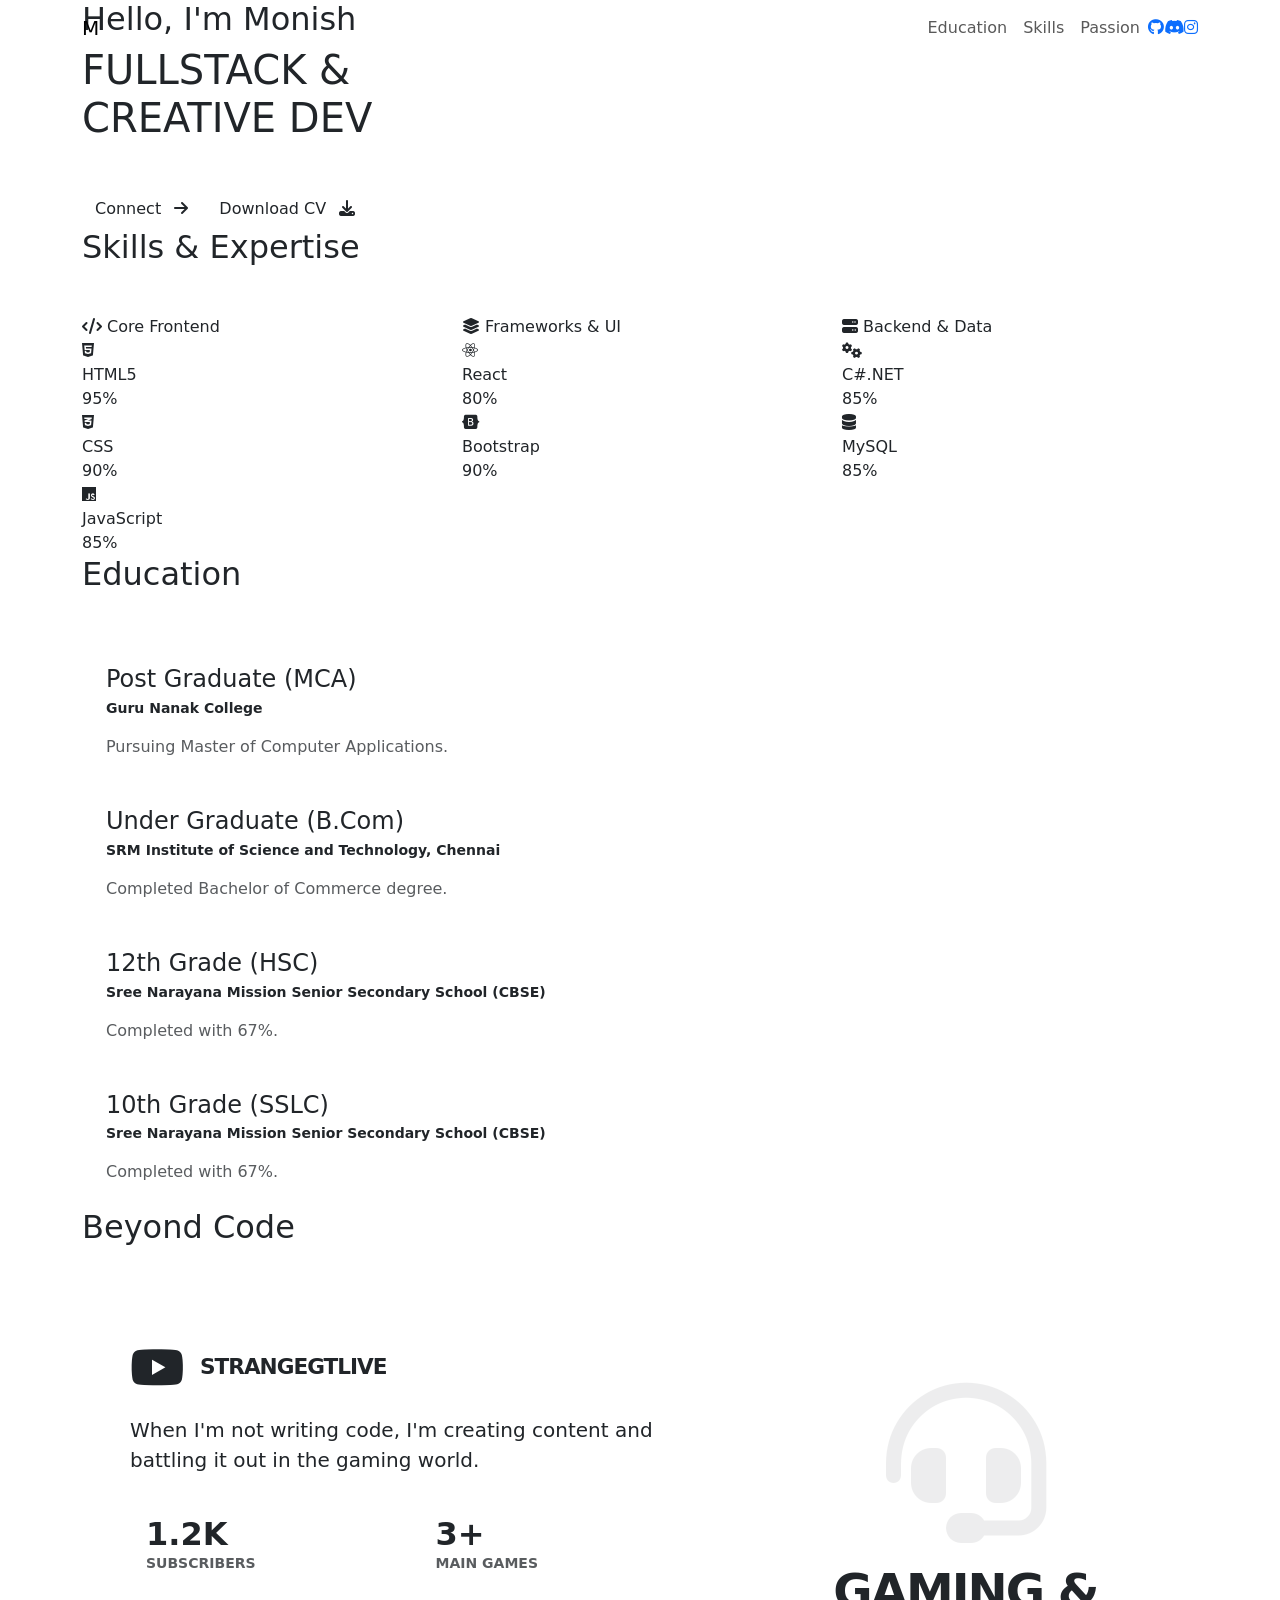
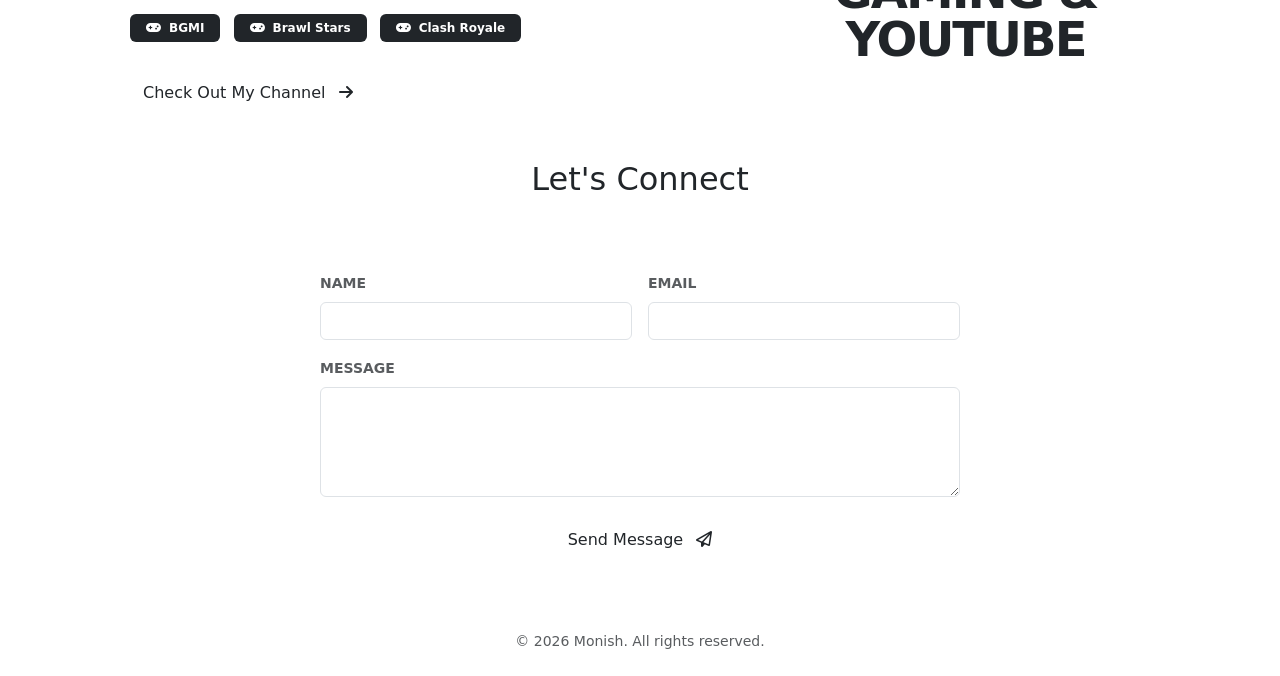
==== index.html @ ab53f0ec "Update index.html" ====
<!DOCTYPE html>
<html lang="en">
<head>
    <meta charset="UTF-8">
    <meta name="viewport" content="width=device-width, initial-scale=1.0">
    <title>Monish - Creative Developer</title>
    <!-- Google Fonts -->
    <link rel="preconnect" href="https://fonts.googleapis.com">
    <link rel="preconnect" href="https://fonts.gstatic.com" crossorigin>
    <link href="https://fonts.googleapis.com/css2?family=Inter:wght@400;500;600&family=Montserrat:wght@900&family=Playfair+Display:ital@1&display=swap" rel="stylesheet">
    <!-- Bootstrap 5 CSS -->
    <link href="https://cdn.jsdelivr.net/npm/bootstrap@5.3.3/dist/css/bootstrap.min.css" rel="stylesheet">
    <!-- FontAwesome -->
    <link rel="stylesheet" href="https://cdnjs.cloudflare.com/ajax/libs/font-awesome/6.4.0/css/all.min.css">
    <!-- Custom CSS -->
    <link rel="stylesheet" href="style.css">
</head>
<body>
    <!-- Navbar -->
    <nav class="navbar navbar-expand-lg fixed-top" id="navbar">
        <div class="container">
            <a class="navbar-brand d-flex align-items-center" href="#home">
                <div class="nav-logo-circle">M</div>
            </a>
            <button class="navbar-toggler" type="button" data-bs-toggle="collapse" data-bs-target="#navbarNav">
                <i class="fa-solid fa-bars"></i>
            </button>
            <div class="collapse navbar-collapse justify-content-end" id="navbarNav">
                <ul class="navbar-nav align-items-lg-center">

                    <li class="nav-item"><a class="nav-link" href="#experience">Education</a></li>
                    <li class="nav-item"><a class="nav-link" href="#skills">Skills</a></li>
                    <li class="nav-item"><a class="nav-link" href="#passion">Passion</a></li>
                    
                    <div class="nav-divider d-none d-lg-block"></div>
                    
                    <a href="https://github.com/MonishOg44" class="nav-social-icon"><i class="fa-brands fa-github"></i></a>
                    <a href="https://discord.gg/QXSQnxgDMW" target="_blank" class="nav-social-icon"><i class="fa-brands fa-discord"></i></a>
                    <a href="https://www.instagram.com/strangegtlive/" class="nav-social-icon"><i class="fa-brands fa-instagram"></i></a>
                </ul>
            </div>
        </div>
    </nav>

    <!-- Hero Section -->
    <header id="home" class="hero-section">
        <div class="container z-index-1">
            <div class="row">
                <div class="col-12 reveal active">
                    <h2 class="hero-greeting">Hello, I'm Monish</h2>
                    <h1 class="hero-title">
                        FULLSTACK &<br>
                        CREATIVE <span class="text-accent">DEV</span>
                    </h1>
                    <div class="hero-buttons mt-5">
                        <a href="#contact" class="btn btn-pill btn-black">
                            Connect <i class="fa-solid fa-arrow-right ms-2"></i>
                        </a>
                        <a href="#" class="btn btn-pill btn-outline">
                            Download CV <i class="fa-solid fa-download ms-2"></i>
                        </a>
                    </div>
                </div>
            </div>
        </div>
    </header>

    <!-- Skills Section -->
    <section id="skills" class="section-padding bg-light-alt">
        <div class="container reveal">
            <div class="section-title">
                <h2>Skills & Expertise</h2>
                <div class="underline"></div>
            </div>
            <div class="row g-4 mt-4">
                <!-- Column 1: Core Frontend -->
                <div class="col-lg-4 col-md-6">
                    <div class="skills-category-card">
                        <div class="skills-category-title">
                            <i class="fa-solid fa-code text-accent"></i> Core Frontend
                        </div>
                        
                        <!-- HTML5 -->
                        <div class="premium-skill-item skill-html">
                            <div class="skill-info">
                                <div class="skill-name-wrapper">
                                    <div class="skill-icon-box">
                                        <i class="fa-brands fa-html5"></i>
                                    </div>
                                    <span class="skill-label">HTML5</span>
                                </div>
                                <span class="skill-percentage-badge">95%</span>
                            </div>
                            <div class="skill-progress-container">
                                <div class="skill-progress-bar" style="--width-target: 95%;"></div>
                            </div>
                        </div>

                        <!-- CSS -->
                        <div class="premium-skill-item skill-css">
                            <div class="skill-info">
                                <div class="skill-name-wrapper">
                                    <div class="skill-icon-box">
                                        <i class="fa-brands fa-css3-alt"></i>
                                    </div>
                                    <span class="skill-label">CSS</span>
                                </div>
                                <span class="skill-percentage-badge">90%</span>
                            </div>
                            <div class="skill-progress-container">
                                <div class="skill-progress-bar" style="--width-target: 90%;"></div>
                            </div>
                        </div>

                        <!-- JavaScript -->
                        <div class="premium-skill-item skill-js">
                            <div class="skill-info">
                                <div class="skill-name-wrapper">
                                    <div class="skill-icon-box">
                                        <i class="fa-brands fa-js"></i>
                                    </div>
                                    <span class="skill-label">JavaScript</span>
                                </div>
                                <span class="skill-percentage-badge">85%</span>
                            </div>
                            <div class="skill-progress-container">
                                <div class="skill-progress-bar" style="--width-target: 85%;"></div>
                            </div>
                        </div>
                    </div>
                </div>

                <!-- Column 2: Frameworks & UI -->
                <div class="col-lg-4 col-md-6">
                    <div class="skills-category-card">
                        <div class="skills-category-title">
                            <i class="fa-solid fa-layer-group text-accent"></i> Frameworks & UI
                        </div>

                        <!-- React -->
                        <div class="premium-skill-item skill-react">
                            <div class="skill-info">
                                <div class="skill-name-wrapper">
                                    <div class="skill-icon-box">
                                        <i class="fa-brands fa-react"></i>
                                    </div>
                                    <span class="skill-label">React</span>
                                </div>
                                <span class="skill-percentage-badge">80%</span>
                            </div>
                            <div class="skill-progress-container">
                                <div class="skill-progress-bar" style="--width-target: 80%;"></div>
                            </div>
                        </div>

                        <!-- Bootstrap -->
                        <div class="premium-skill-item skill-bootstrap">
                            <div class="skill-info">
                                <div class="skill-name-wrapper">
                                    <div class="skill-icon-box">
                                        <i class="fa-brands fa-bootstrap"></i>
                                    </div>
                                    <span class="skill-label">Bootstrap</span>
                                </div>
                                <span class="skill-percentage-badge">90%</span>
                            </div>
                            <div class="skill-progress-container">
                                <div class="skill-progress-bar" style="--width-target: 90%;"></div>
                            </div>
                        </div>
                    </div>
                </div>

                <!-- Column 3: Backend & Databases -->
                <div class="col-lg-4 col-md-12">
                    <div class="skills-category-card">
                        <div class="skills-category-title">
                            <i class="fa-solid fa-server text-accent"></i> Backend & Data
                        </div>

                        <!-- C#.NET -->
                        <div class="premium-skill-item skill-csharp">
                            <div class="skill-info">
                                <div class="skill-name-wrapper">
                                    <div class="skill-icon-box">
                                        <i class="fa-solid fa-gears"></i>
                                    </div>
                                    <span class="skill-label">C#.NET</span>
                                </div>
                                <span class="skill-percentage-badge">85%</span>
                            </div>
                            <div class="skill-progress-container">
                                <div class="skill-progress-bar" style="--width-target: 85%;"></div>
                            </div>
                        </div>

                        <!-- MySQL -->
                        <div class="premium-skill-item skill-mysql">
                            <div class="skill-info">
                                <div class="skill-name-wrapper">
                                    <div class="skill-icon-box">
                                        <i class="fa-solid fa-database"></i>
                                    </div>
                                    <span class="skill-label">MySQL</span>
                                </div>
                                <span class="skill-percentage-badge">85%</span>
                            </div>
                            <div class="skill-progress-container">
                                <div class="skill-progress-bar" style="--width-target: 85%;"></div>
                            </div>
                        </div>
                    </div>
                </div>
            </div>
        </div>
    </section>



    <!-- Experience Timeline Section -->
    <section id="experience" class="section-padding bg-light-alt">
        <div class="container reveal">
            <div class="section-title">
                <h2>Education</h2>
                <div class="underline"></div>
            </div>
            <div class="timeline mt-5">
                <div class="timeline-item">
                    <div class="timeline-dot"></div>
                    <div class="modern-card p-4">
                        <h4 class="mb-1">Post Graduate (MCA)</h4>
                        <p class="text-accent small fw-bold mb-3">Guru Nanak College</p>
                        <p class="text-muted mb-0">Pursuing Master of Computer Applications.</p>
                    </div>
                </div>
                <div class="timeline-item">
                    <div class="timeline-dot"></div>
                    <div class="modern-card p-4">
                        <h4 class="mb-1">Under Graduate (B.Com)</h4>
                        <p class="text-accent small fw-bold mb-3">SRM Institute of Science and Technology, Chennai</p>
                        <p class="text-muted mb-0">Completed Bachelor of Commerce degree.</p>
                    </div>
                </div>
                <div class="timeline-item">
                    <div class="timeline-dot"></div>
                    <div class="modern-card p-4">
                        <h4 class="mb-1">12th Grade (HSC)</h4>
                        <p class="text-accent small fw-bold mb-3">Sree Narayana Mission Senior Secondary School (CBSE)</p>
                        <p class="text-muted mb-0">Completed with 67%.</p>
                    </div>
                </div>
                <div class="timeline-item">
                    <div class="timeline-dot"></div>
                    <div class="modern-card p-4">
                        <h4 class="mb-1">10th Grade (SSLC)</h4>
                        <p class="text-accent small fw-bold mb-3">Sree Narayana Mission Senior Secondary School (CBSE)</p>
                        <p class="text-muted mb-0">Completed with 67%.</p>
                    </div>
                </div>
            </div>
        </div>
    </section>

    <!-- Passion Section -->
    <section id="passion" class="section-padding">
        <div class="container reveal">
            <div class="section-title">
                <h2>Beyond Code</h2>
                <div class="underline"></div>
            </div>
            
            <div class="modern-card p-0 overflow-hidden mt-5 position-relative">
                <div class="row g-0">
                    <div class="col-lg-7 p-5 d-flex flex-column justify-content-center">
                        <div class="d-flex align-items-center mb-4">
                            <i class="fa-brands fa-youtube text-accent fa-3x me-3"></i>
                            <h3 class="fw-bold mb-0" style="font-family: var(--font-display); text-transform: uppercase; letter-spacing: -1px; font-size: 1.35rem;">StrangeGTLIVE</h3>
                        </div>
                        <p class="lead mb-4 fw-medium">When I'm not writing code, I'm creating content and battling it out in the gaming world.</p>
                        
                        <div class="row g-4 mb-4">
                            <div class="col-6">
                                <div class="p-3 bg-light-alt rounded">
                                    <h2 class="fw-bold text-accent mb-0">1.2K</h2>
                                    <p class="text-muted small fw-bold mb-0 text-uppercase">Subscribers</p>
                                </div>
                            </div>
                            <div class="col-6">
                                <div class="p-3 bg-light-alt rounded">
                                    <h2 class="fw-bold text-main mb-0">3+</h2>
                                    <p class="text-muted small fw-bold mb-0 text-uppercase">Main Games</p>
                                </div>
                            </div>
                        </div>
                        
                        <div>
                            <span class="badge bg-dark text-white p-2 px-3 me-2 mb-2"><i class="fa-solid fa-gamepad me-2"></i>BGMI</span>
                            <span class="badge bg-dark text-white p-2 px-3 me-2 mb-2"><i class="fa-solid fa-gamepad me-2"></i>Brawl Stars</span>
                            <span class="badge bg-dark text-white p-2 px-3 me-2 mb-2"><i class="fa-solid fa-gamepad me-2"></i>Clash Royale</span>
                        </div>
                        
                        <a href="https://www.youtube.com/@strangegtlivebgmi" target="_blank" class="btn btn-pill btn-black mt-4 align-self-start">
                            Check Out My Channel <i class="fa-solid fa-arrow-right ms-2"></i>
                        </a>
                    </div>
                    <div class="col-lg-5 bg-light-alt d-flex align-items-center justify-content-center p-5">
                        <div class="text-center">
                            <i class="fa-solid fa-headset text-muted" style="font-size: 10rem; opacity: 0.1;"></i>
                            <h2 class="mt-4" style="font-family: var(--font-display); font-weight: 900; letter-spacing: -2px; color: var(--text-main); font-size: 3rem; line-height: 1;">GAMING &<br>YOUTUBE</h2>
                        </div>
                    </div>
                </div>
            </div>
        </div>
    </section>

    <!-- Contact Section -->
    <section id="contact" class="section-padding">
        <div class="container reveal">
            <div class="section-title text-center">
                <h2>Let's Connect</h2>
                <div class="underline"></div>
            </div>
            <div class="row justify-content-center mt-4">
                <div class="col-lg-8">
                    <div class="modern-card p-5">
                        <form id="contact-form" novalidate>
                            <div class="row g-3">
                                <div class="col-md-6">
                                    <div class="form-group">
                                        <label for="name" class="form-label text-muted small fw-bold">NAME</label>
                                        <input type="text" class="form-control custom-input" id="name" required>
                                    </div>
                                </div>
                                <div class="col-md-6">
                                    <div class="form-group">
                                        <label for="email" class="form-label text-muted small fw-bold">EMAIL</label>
                                        <input type="email" class="form-control custom-input" id="email" required>
                                    </div>
                                </div>
                                <div class="col-12">
                                    <div class="form-group">
                                        <label for="message" class="form-label text-muted small fw-bold">MESSAGE</label>
                                        <textarea class="form-control custom-input" id="message" rows="4" required></textarea>
                                    </div>
                                </div>
                                <div class="col-12 text-center mt-4">
                                    <button type="submit" class="btn btn-pill btn-black w-100">
                                        Send Message <i class="fa-regular fa-paper-plane ms-2"></i>
                                    </button>
                                </div>
                            </div>
                        </form>
                    </div>
                </div>
            </div>
        </div>
    </section>

    <!-- Footer -->
    <footer class="footer text-center py-4 bg-light-alt">
        <div class="container">
            <p class="text-muted small mb-0">&copy; 2026 Monish. All rights reserved.</p>
        </div>
    </footer>

    <!-- Bootstrap JS Bundle -->
    <script src="https://cdn.jsdelivr.net/npm/bootstrap@5.3.3/dist/js/bootstrap.bundle.min.js"></script>
    <!-- Custom JS -->
    <script src="script.js"></script>
</body>
</html>
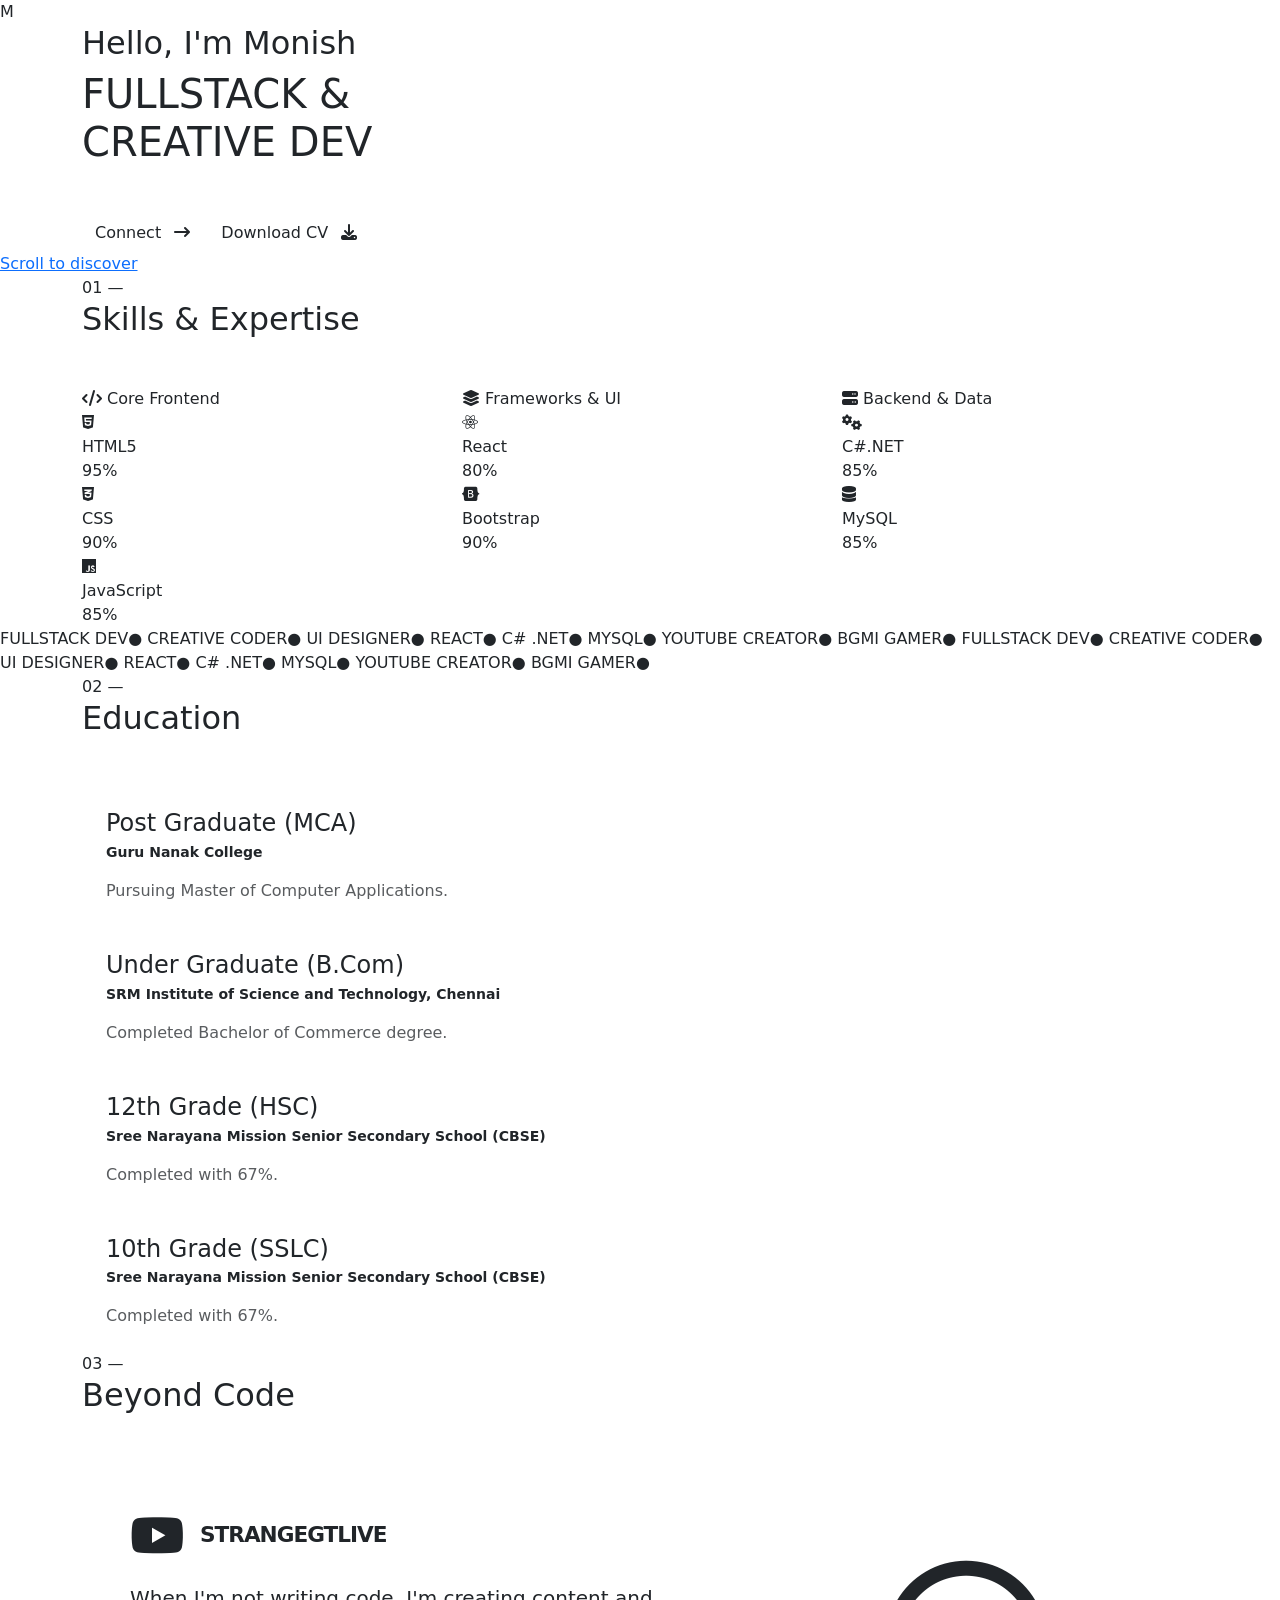
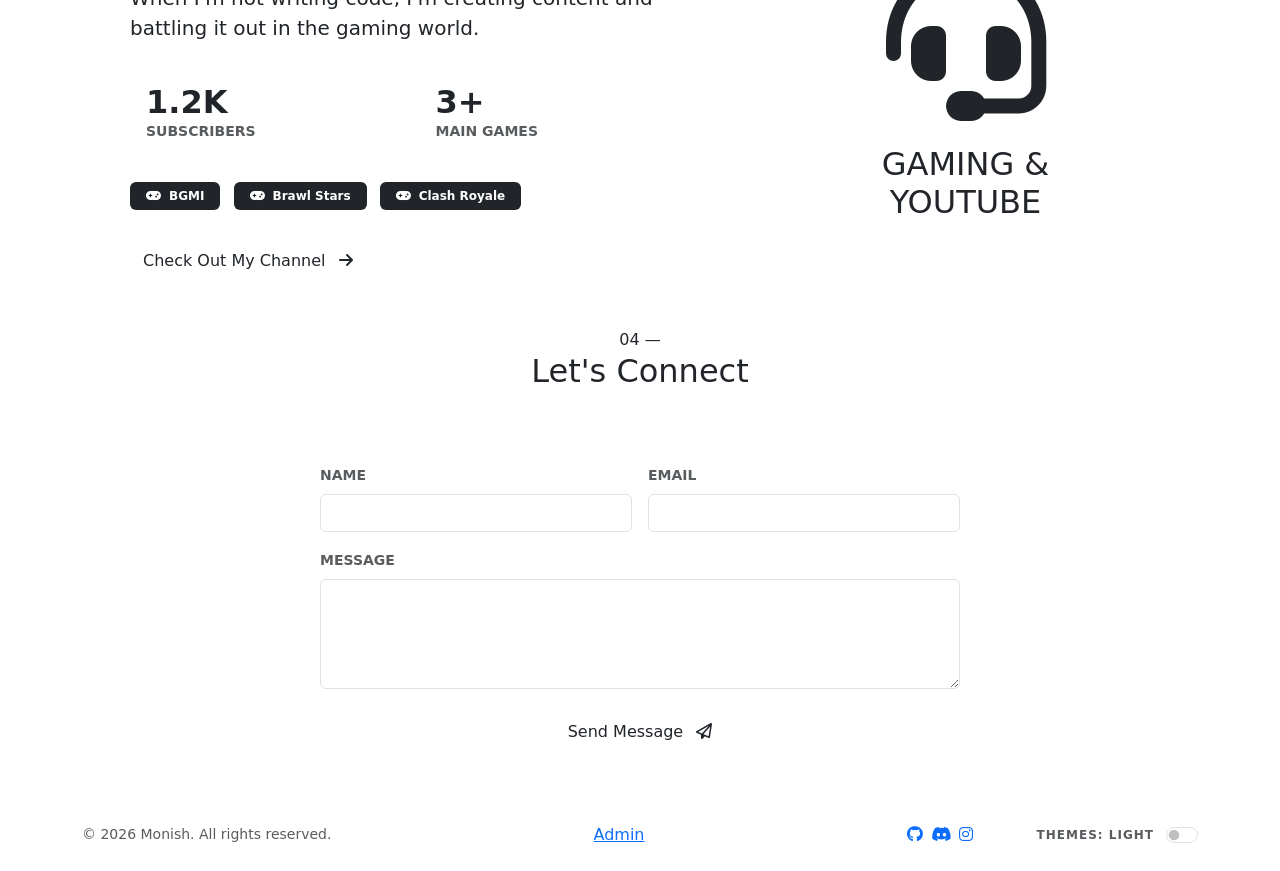
==== commit 8467b728: "Update index.html" ====
--- a/index.html
+++ b/index.html
@@ -7,54 +7,52 @@
     <!-- Google Fonts -->
     <link rel="preconnect" href="https://fonts.googleapis.com">
     <link rel="preconnect" href="https://fonts.gstatic.com" crossorigin>
-    <link href="https://fonts.googleapis.com/css2?family=Inter:wght@400;500;600&family=Montserrat:wght@900&family=Playfair+Display:ital@1&display=swap" rel="stylesheet">
+    <link href="https://fonts.googleapis.com/css2?family=Inter:wght@400;500;600&family=Montserrat:wght@900&family=Playfair+Display:ital@1&family=Space+Grotesk:wght@500;700&display=swap" rel="stylesheet">
     <!-- Bootstrap 5 CSS -->
     <link href="https://cdn.jsdelivr.net/npm/bootstrap@5.3.3/dist/css/bootstrap.min.css" rel="stylesheet">
     <!-- FontAwesome -->
     <link rel="stylesheet" href="https://cdnjs.cloudflare.com/ajax/libs/font-awesome/6.4.0/css/all.min.css">
     <!-- Custom CSS -->
     <link rel="stylesheet" href="style.css">
+    <script>(function(){var _w=window,_d=document,_dt=false;_d.addEventListener('contextmenu',function(e){e.preventDefault();return false;});_d.addEventListener('keydown',function(e){if(e.key==='F12'||(e.ctrlKey&&e.shiftKey&&(e.key==='I'||e.key==='C'||e.key==='J'))||(e.ctrlKey&&(e.key==='U'||e.key==='S'))){e.preventDefault();e.stopPropagation();return false;}},true);function _showOv(){if(document.getElementById('_prot_ov'))return;var o=document.createElement('div');o.id='_prot_ov';o.style.cssText='position:fixed;top:0;left:0;width:100%;height:100%;background:#0b0f19;z-index:2147483647;display:flex;flex-direction:column;align-items:center;justify-content:center;font-family:monospace;color:#f8fafc;';o.innerHTML='<div style="font-size:3.5rem;margin-bottom:1rem">&#9940;</div><h1 style="font-size:1.6rem;margin-bottom:.5rem">Access Restricted</h1><p style="color:#94a3b8;font-size:.9rem">Developer tools are not permitted on this page.</p>';document.body?document.body.appendChild(o):document.addEventListener('DOMContentLoaded',function(){document.body.appendChild(o);});}function _hideOv(){var o=document.getElementById('_prot_ov');if(o)o.remove();}function _dbgCheck(){var t=new Date();(function(){}).constructor('debugger')();if(new Date()-t>80&&!_dt){_dt=true;_showOv();}}setInterval(_dbgCheck,1500);_w.addEventListener('resize',function(){var open=(_w.outerWidth-_w.innerWidth>160||_w.outerHeight-_w.innerHeight>160);if(open&&!_dt){_dt=true;_showOv();}else if(!open&&_dt){_dt=false;_hideOv();}});})();</script>
 </head>
 <body>
-    <!-- Navbar -->
-    <nav class="navbar navbar-expand-lg fixed-top" id="navbar">
-        <div class="container">
-            <a class="navbar-brand d-flex align-items-center" href="#home">
-                <div class="nav-logo-circle">M</div>
-            </a>
-            <button class="navbar-toggler" type="button" data-bs-toggle="collapse" data-bs-target="#navbarNav">
-                <i class="fa-solid fa-bars"></i>
-            </button>
-            <div class="collapse navbar-collapse justify-content-end" id="navbarNav">
-                <ul class="navbar-nav align-items-lg-center">
-
-                    <li class="nav-item"><a class="nav-link" href="#experience">Education</a></li>
-                    <li class="nav-item"><a class="nav-link" href="#skills">Skills</a></li>
-                    <li class="nav-item"><a class="nav-link" href="#passion">Passion</a></li>
-                    
-                    <div class="nav-divider d-none d-lg-block"></div>
-                    
-                    <a href="https://github.com/MonishOg44" class="nav-social-icon"><i class="fa-brands fa-github"></i></a>
-                    <a href="https://discord.gg/QXSQnxgDMW" target="_blank" class="nav-social-icon"><i class="fa-brands fa-discord"></i></a>
-                    <a href="https://www.instagram.com/strangegtlive/" class="nav-social-icon"><i class="fa-brands fa-instagram"></i></a>
-                </ul>
-            </div>
-        </div>
-    </nav>
+    <!-- Custom Cursor -->
+    <div id="cursor-dot"></div>
+    <div id="cursor-ring"></div>
+
+    <!-- Scroll Progress Bar -->
+    <div id="scroll-progress"></div>
+
+    <!-- Page Transition Overlay -->
+    <div id="page-transition"></div>
+
+    <!-- Preloader -->
+    <div id="preloader">
+        <div class="preloader-content">
+            <div class="preloader-logo">M</div>
+            <div class="preloader-bar-container">
+                <div class="preloader-bar"></div>
+            </div>
+        </div>
+    </div>
 
     <!-- Hero Section -->
     <header id="home" class="hero-section">
+        <!-- Background: dot grid -->
+        <div class="hero-dot-grid"></div>
+
         <div class="container z-index-1">
             <div class="row">
-                <div class="col-12 reveal active">
-                    <h2 class="hero-greeting">Hello, I'm Monish</h2>
-                    <h1 class="hero-title">
-                        FULLSTACK &<br>
-                        CREATIVE <span class="text-accent">DEV</span>
+                <div class="col-12">
+                    <h2 class="hero-greeting hero-fade-in">Hello, I'm Monish</h2>
+                    <h1 class="hero-title hero-fade-in">
+                        <span class="text-nowrap">FULLSTACK <span class="text-accent">&</span></span><br>
+                        <span class="text-nowrap">CREATIVE <span class="text-accent">DEV</span></span>
                     </h1>
-                    <div class="hero-buttons mt-5">
+                    <div class="hero-buttons mt-5 hero-fade-in">
                         <a href="#contact" class="btn btn-pill btn-black">
-                            Connect <i class="fa-solid fa-arrow-right ms-2"></i>
+                            Connect <i class="fa-solid fa-arrow-right-long ms-2"></i>
                         </a>
                         <a href="#" class="btn btn-pill btn-outline">
                             Download CV <i class="fa-solid fa-download ms-2"></i>
@@ -63,14 +61,23 @@
                 </div>
             </div>
         </div>
+
+        <!-- Scroll to Discover -->
+        <a href="#skills" class="scroll-discover">
+            <span class="scroll-text">Scroll to discover</span>
+            <div class="scroll-line-container">
+                <div class="scroll-line-moving"></div>
+            </div>
+        </a>
     </header>
 
     <!-- Skills Section -->
     <section id="skills" class="section-padding bg-light-alt">
         <div class="container reveal">
             <div class="section-title">
-                <h2>Skills & Expertise</h2>
-                <div class="underline"></div>
+                <span class="section-number">01 &mdash;</span>
+                <h2 data-split>Skills &amp; Expertise</h2>
+                <div class="underline anim-underline"></div>
             </div>
             <div class="row g-4 mt-4">
                 <!-- Column 1: Core Frontend -->
@@ -217,15 +224,39 @@
 
 
 
+    <!-- Marquee Band -->
+    <div class="marquee-band" aria-hidden="true">
+        <div class="marquee-track">
+            <span>FULLSTACK DEV</span><span class="marquee-dot">&#9679;</span>
+            <span>CREATIVE CODER</span><span class="marquee-dot">&#9679;</span>
+            <span>UI DESIGNER</span><span class="marquee-dot">&#9679;</span>
+            <span>REACT</span><span class="marquee-dot">&#9679;</span>
+            <span>C# .NET</span><span class="marquee-dot">&#9679;</span>
+            <span>MYSQL</span><span class="marquee-dot">&#9679;</span>
+            <span>YOUTUBE CREATOR</span><span class="marquee-dot">&#9679;</span>
+            <span>BGMI GAMER</span><span class="marquee-dot">&#9679;</span>
+            <!-- duplicate for seamless loop -->
+            <span>FULLSTACK DEV</span><span class="marquee-dot">&#9679;</span>
+            <span>CREATIVE CODER</span><span class="marquee-dot">&#9679;</span>
+            <span>UI DESIGNER</span><span class="marquee-dot">&#9679;</span>
+            <span>REACT</span><span class="marquee-dot">&#9679;</span>
+            <span>C# .NET</span><span class="marquee-dot">&#9679;</span>
+            <span>MYSQL</span><span class="marquee-dot">&#9679;</span>
+            <span>YOUTUBE CREATOR</span><span class="marquee-dot">&#9679;</span>
+            <span>BGMI GAMER</span><span class="marquee-dot">&#9679;</span>
+        </div>
+    </div>
+
     <!-- Experience Timeline Section -->
     <section id="experience" class="section-padding bg-light-alt">
         <div class="container reveal">
             <div class="section-title">
-                <h2>Education</h2>
-                <div class="underline"></div>
+                <span class="section-number">02 &mdash;</span>
+                <h2 data-split>Education</h2>
+                <div class="underline anim-underline"></div>
             </div>
             <div class="timeline mt-5">
-                <div class="timeline-item">
+                <div class="timeline-item reveal-left">
                     <div class="timeline-dot"></div>
                     <div class="modern-card p-4">
                         <h4 class="mb-1">Post Graduate (MCA)</h4>
@@ -241,7 +272,7 @@
                         <p class="text-muted mb-0">Completed Bachelor of Commerce degree.</p>
                     </div>
                 </div>
-                <div class="timeline-item">
+                <div class="timeline-item reveal-right">
                     <div class="timeline-dot"></div>
                     <div class="modern-card p-4">
                         <h4 class="mb-1">12th Grade (HSC)</h4>
@@ -249,7 +280,7 @@
                         <p class="text-muted mb-0">Completed with 67%.</p>
                     </div>
                 </div>
-                <div class="timeline-item">
+                <div class="timeline-item reveal-right">
                     <div class="timeline-dot"></div>
                     <div class="modern-card p-4">
                         <h4 class="mb-1">10th Grade (SSLC)</h4>
@@ -265,8 +296,9 @@
     <section id="passion" class="section-padding">
         <div class="container reveal">
             <div class="section-title">
-                <h2>Beyond Code</h2>
-                <div class="underline"></div>
+                <span class="section-number">03 &mdash;</span>
+                <h2 data-split>Beyond Code</h2>
+                <div class="underline anim-underline"></div>
             </div>
             
             <div class="modern-card p-0 overflow-hidden mt-5 position-relative">
@@ -281,13 +313,13 @@
                         <div class="row g-4 mb-4">
                             <div class="col-6">
                                 <div class="p-3 bg-light-alt rounded">
-                                    <h2 class="fw-bold text-accent mb-0">1.2K</h2>
+                                    <h2 class="fw-bold text-accent mb-0" data-count="1.2" data-suffix="K">1.2K</h2>
                                     <p class="text-muted small fw-bold mb-0 text-uppercase">Subscribers</p>
                                 </div>
                             </div>
                             <div class="col-6">
                                 <div class="p-3 bg-light-alt rounded">
-                                    <h2 class="fw-bold text-main mb-0">3+</h2>
+                                    <h2 class="fw-bold text-main mb-0" data-count="3" data-suffix="+">3+</h2>
                                     <p class="text-muted small fw-bold mb-0 text-uppercase">Main Games</p>
                                 </div>
                             </div>
@@ -303,10 +335,12 @@
                             Check Out My Channel <i class="fa-solid fa-arrow-right ms-2"></i>
                         </a>
                     </div>
-                    <div class="col-lg-5 bg-light-alt d-flex align-items-center justify-content-center p-5">
-                        <div class="text-center">
-                            <i class="fa-solid fa-headset text-muted" style="font-size: 10rem; opacity: 0.1;"></i>
-                            <h2 class="mt-4" style="font-family: var(--font-display); font-weight: 900; letter-spacing: -2px; color: var(--text-main); font-size: 3rem; line-height: 1;">GAMING &<br>YOUTUBE</h2>
+                    <div class="col-lg-5 gaming-youtube-card d-flex align-items-center justify-content-center p-5 position-relative overflow-hidden">
+                        <div class="card-stripe card-stripe-bold"></div>
+                        <div class="card-stripe card-stripe-thin"></div>
+                        <div class="text-center position-relative">
+                            <i class="fa-solid fa-headset gaming-headset-icon" style="font-size: 10rem;"></i>
+                            <h2 class="mt-4 gaming-card-title">GAMING &<br>YOUTUBE</h2>
                         </div>
                     </div>
                 </div>
@@ -318,8 +352,9 @@
     <section id="contact" class="section-padding">
         <div class="container reveal">
             <div class="section-title text-center">
-                <h2>Let's Connect</h2>
-                <div class="underline"></div>
+                <span class="section-number">04 &mdash;</span>
+                <h2 data-split>Let's Connect</h2>
+                <div class="underline anim-underline"></div>
             </div>
             <div class="row justify-content-center mt-4">
                 <div class="col-lg-8">
@@ -358,9 +393,29 @@
     </section>
 
     <!-- Footer -->
-    <footer class="footer text-center py-4 bg-light-alt">
+    <footer class="footer py-4 bg-light-alt border-top-subtle position-relative">
         <div class="container">
-            <p class="text-muted small mb-0">&copy; 2026 Monish. All rights reserved.</p>
+            <div class="d-flex flex-column flex-md-row align-items-center justify-content-between gap-3">
+                <div>
+                    <p class="text-muted small mb-0">&copy; 2026 Monish. All rights reserved.</p>
+                </div>
+                
+                <a href="login.html" class="footer-admin-link">Admin</a>
+                
+                <div class="d-flex align-items-center gap-4">
+                    <div class="footer-socials d-flex gap-2">
+                        <a href="https://github.com/MonishOg44" class="footer-social-icon" aria-label="GitHub"><i class="fa-brands fa-github"></i></a>
+                        <a href="https://discord.gg/QXSQnxgDMW" target="_blank" class="footer-social-icon" aria-label="Discord"><i class="fa-brands fa-discord"></i></a>
+                        <a href="https://www.instagram.com/strangegtlive/" class="footer-social-icon" aria-label="Instagram"><i class="fa-brands fa-instagram"></i></a>
+                    </div>
+                    <div class="footer-theme-selector form-switch d-flex align-items-center gap-2">
+                        <span class="small fw-bold text-uppercase text-muted" style="letter-spacing: 1px; font-size: 0.75rem; margin-right: 0.25rem;">
+                            Themes: <span id="theme-status" style="color: var(--text-main); font-weight: 700;">Light</span>
+                        </span>
+                        <input class="form-check-input theme-switch-input m-0" type="checkbox" role="switch" id="theme-toggle" style="cursor: pointer;">
+                    </div>
+                </div>
+            </div>
         </div>
     </footer>
 
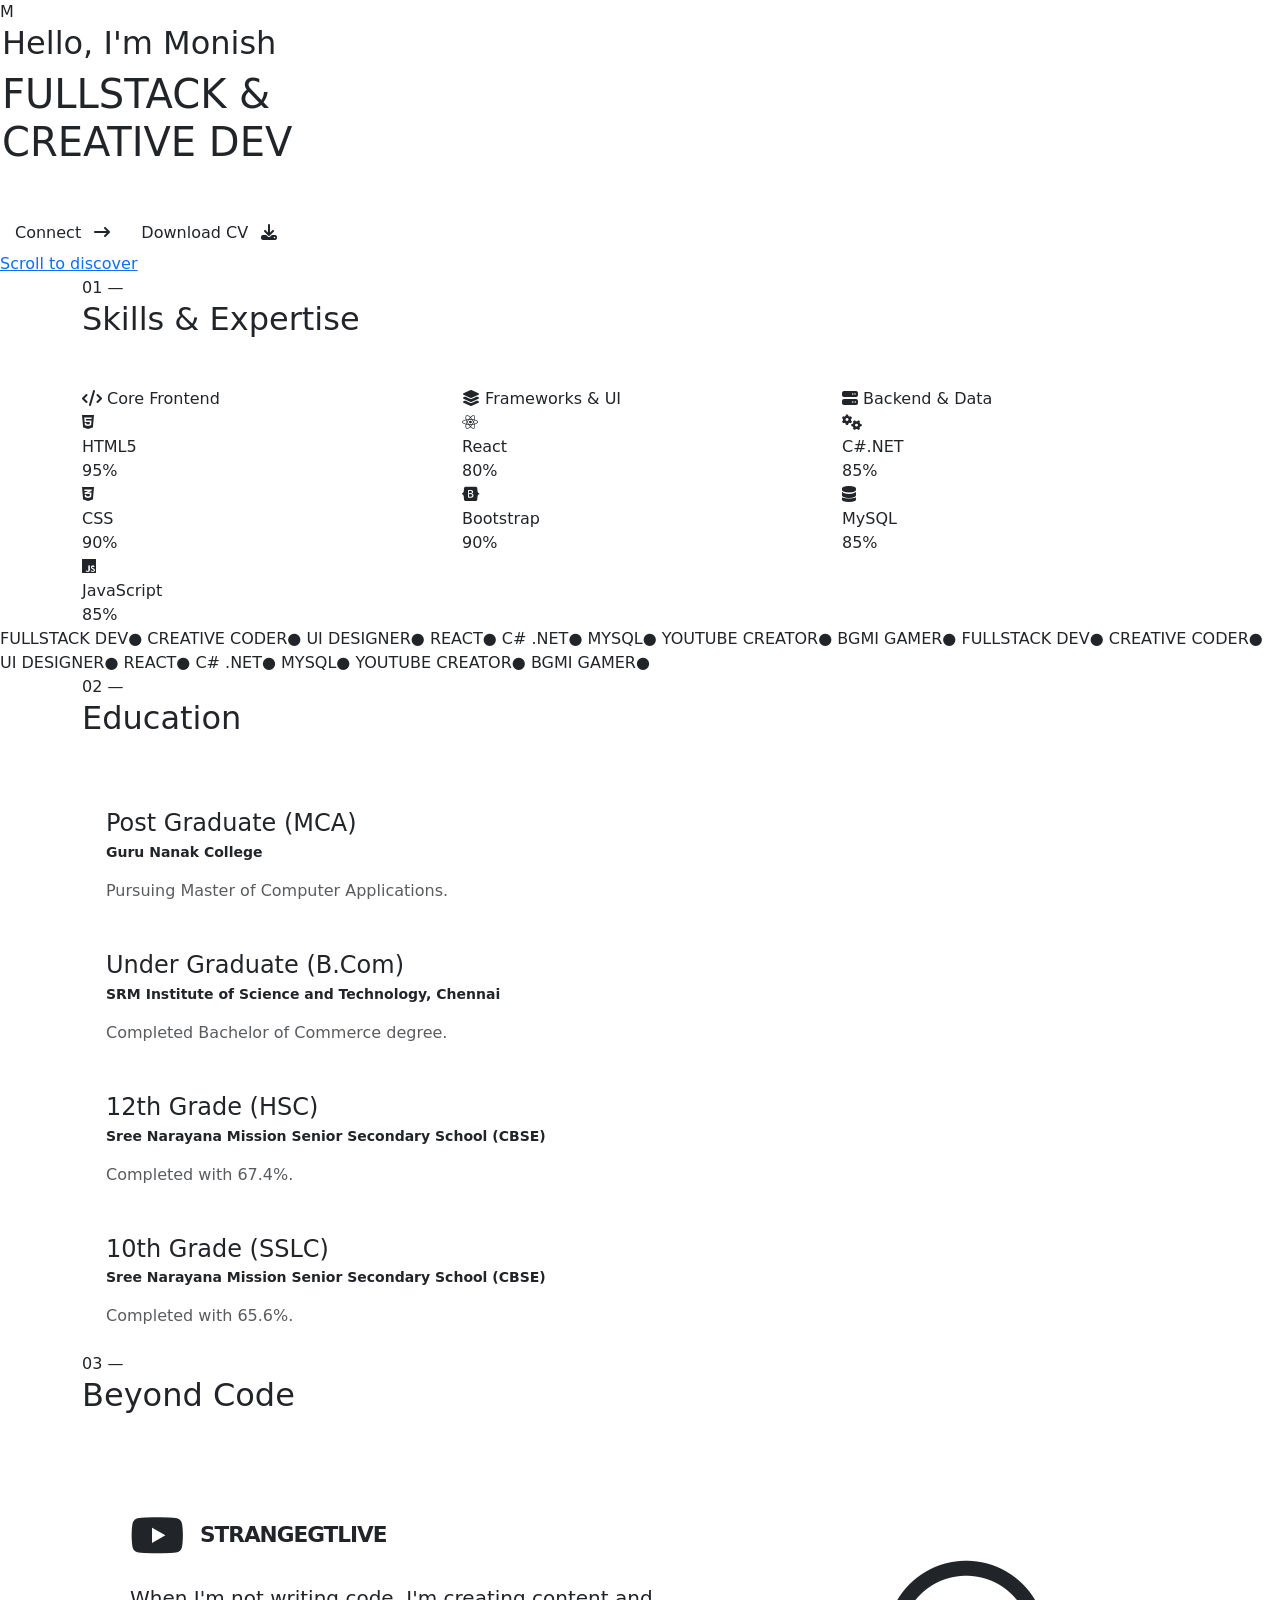
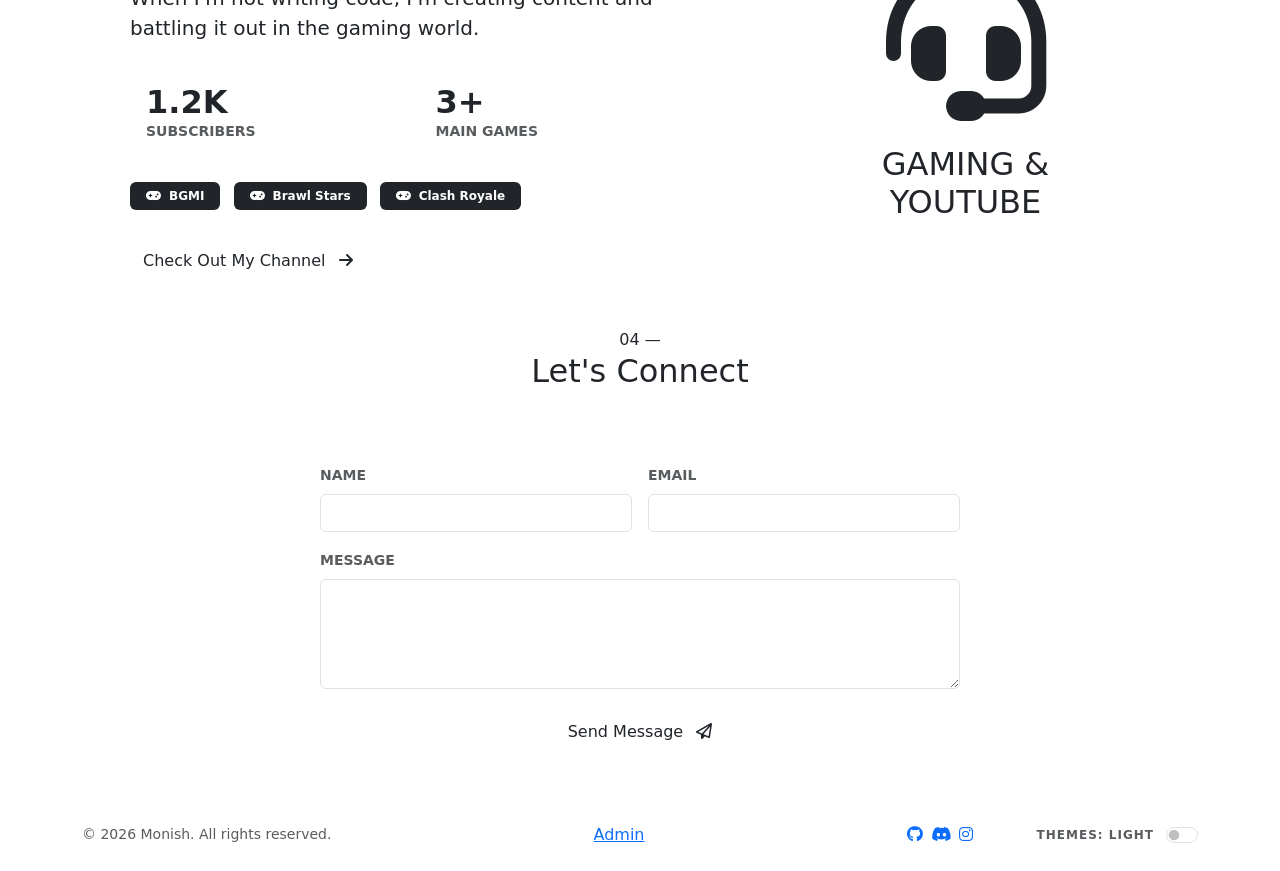
==== commit ff4c2274: "Update index.html" ====
--- a/index.html
+++ b/index.html
@@ -17,6 +17,16 @@
     <script>(function(){var _w=window,_d=document,_dt=false;_d.addEventListener('contextmenu',function(e){e.preventDefault();return false;});_d.addEventListener('keydown',function(e){if(e.key==='F12'||(e.ctrlKey&&e.shiftKey&&(e.key==='I'||e.key==='C'||e.key==='J'))||(e.ctrlKey&&(e.key==='U'||e.key==='S'))){e.preventDefault();e.stopPropagation();return false;}},true);function _showOv(){if(document.getElementById('_prot_ov'))return;var o=document.createElement('div');o.id='_prot_ov';o.style.cssText='position:fixed;top:0;left:0;width:100%;height:100%;background:#0b0f19;z-index:2147483647;display:flex;flex-direction:column;align-items:center;justify-content:center;font-family:monospace;color:#f8fafc;';o.innerHTML='<div style="font-size:3.5rem;margin-bottom:1rem">&#9940;</div><h1 style="font-size:1.6rem;margin-bottom:.5rem">Access Restricted</h1><p style="color:#94a3b8;font-size:.9rem">Developer tools are not permitted on this page.</p>';document.body?document.body.appendChild(o):document.addEventListener('DOMContentLoaded',function(){document.body.appendChild(o);});}function _hideOv(){var o=document.getElementById('_prot_ov');if(o)o.remove();}function _dbgCheck(){var t=new Date();(function(){}).constructor('debugger')();if(new Date()-t>80&&!_dt){_dt=true;_showOv();}}setInterval(_dbgCheck,1500);_w.addEventListener('resize',function(){var open=(_w.outerWidth-_w.innerWidth>160||_w.outerHeight-_w.innerHeight>160);if(open&&!_dt){_dt=true;_showOv();}else if(!open&&_dt){_dt=false;_hideOv();}});})();</script>
 </head>
 <body>
+    <!-- Theme Flash Prevention -->
+    <script>
+        (function() {
+            var theme = localStorage.getItem('theme') || 'light';
+            if (theme === 'dark') {
+                document.body.classList.add('dark-theme');
+            }
+        })();
+    </script>
+
     <!-- Custom Cursor -->
     <div id="cursor-dot"></div>
     <div id="cursor-ring"></div>
@@ -277,7 +287,7 @@
                     <div class="modern-card p-4">
                         <h4 class="mb-1">12th Grade (HSC)</h4>
                         <p class="text-accent small fw-bold mb-3">Sree Narayana Mission Senior Secondary School (CBSE)</p>
-                        <p class="text-muted mb-0">Completed with 67%.</p>
+                        <p class="text-muted mb-0">Completed with 67.4%.</p>
                     </div>
                 </div>
                 <div class="timeline-item reveal-right">
@@ -285,7 +295,7 @@
                     <div class="modern-card p-4">
                         <h4 class="mb-1">10th Grade (SSLC)</h4>
                         <p class="text-accent small fw-bold mb-3">Sree Narayana Mission Senior Secondary School (CBSE)</p>
-                        <p class="text-muted mb-0">Completed with 67%.</p>
+                        <p class="text-muted mb-0">Completed with 65.6%.</p>
                     </div>
                 </div>
             </div>
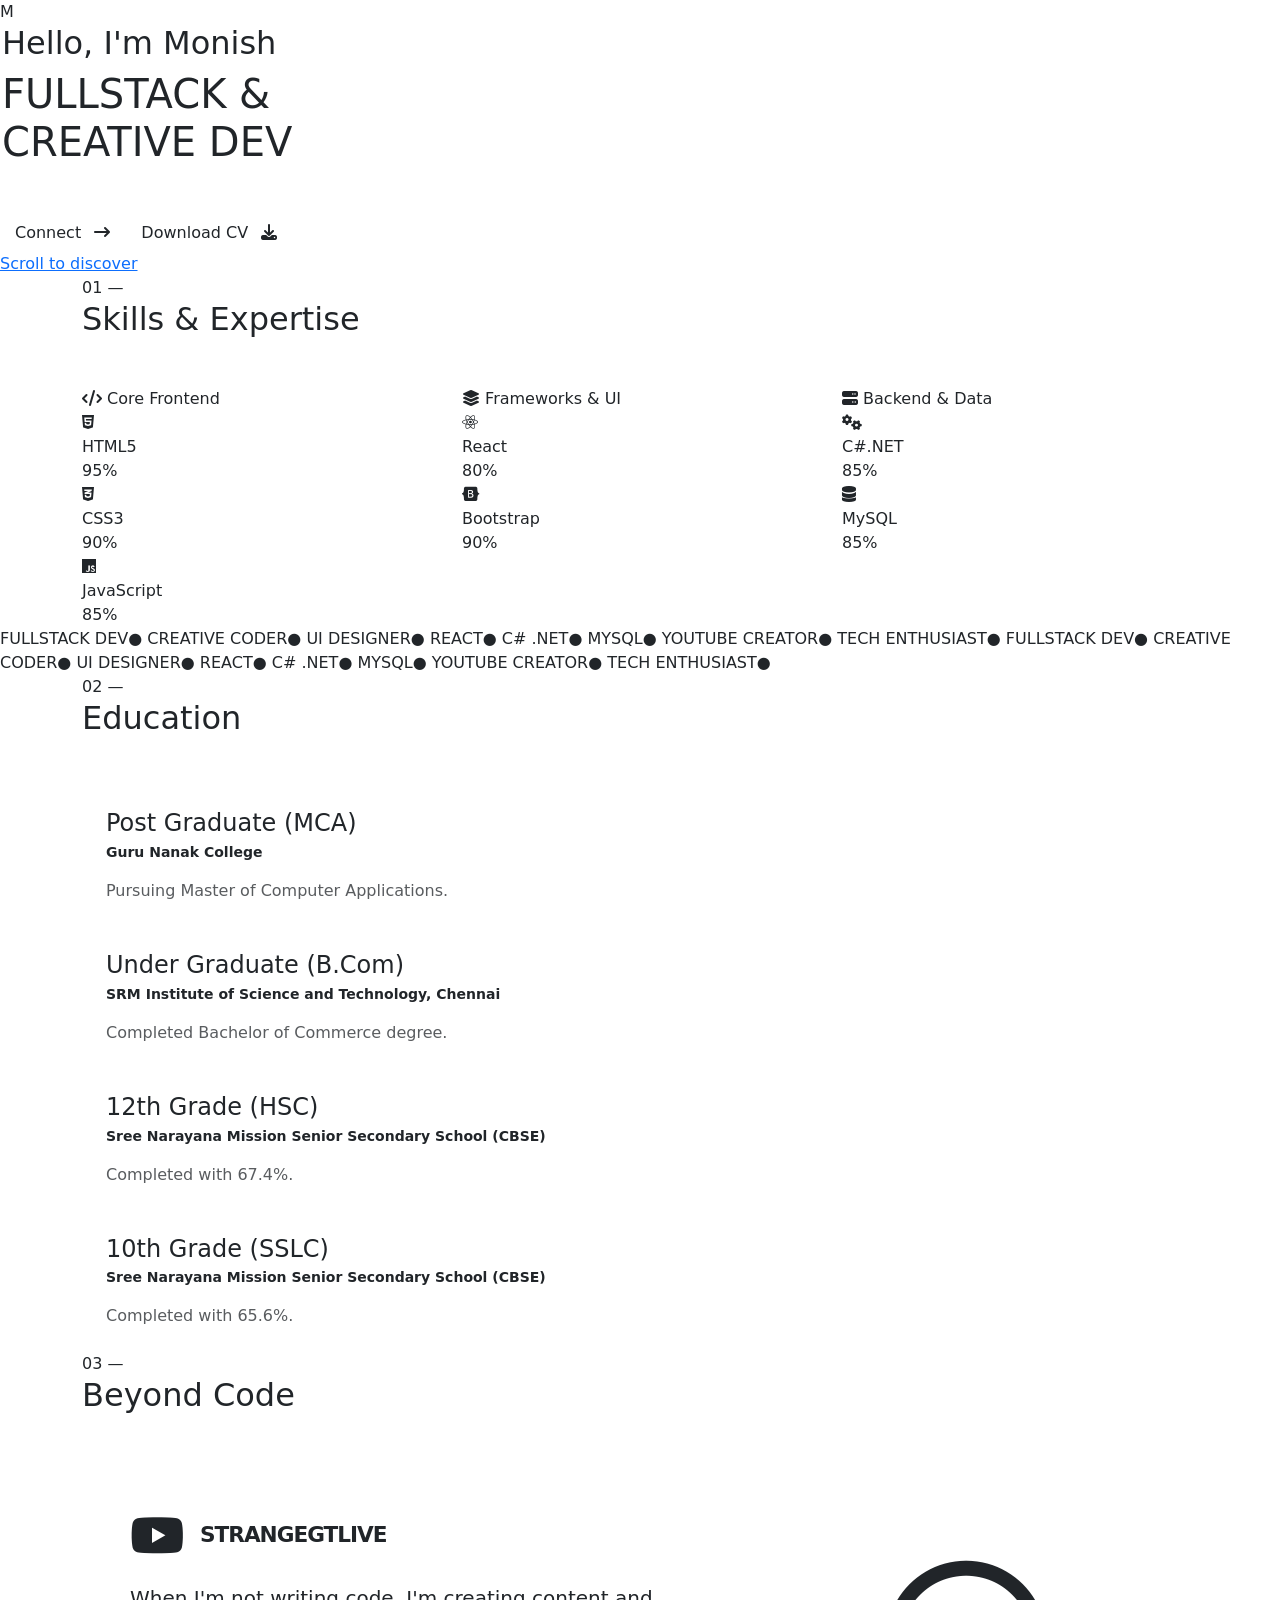
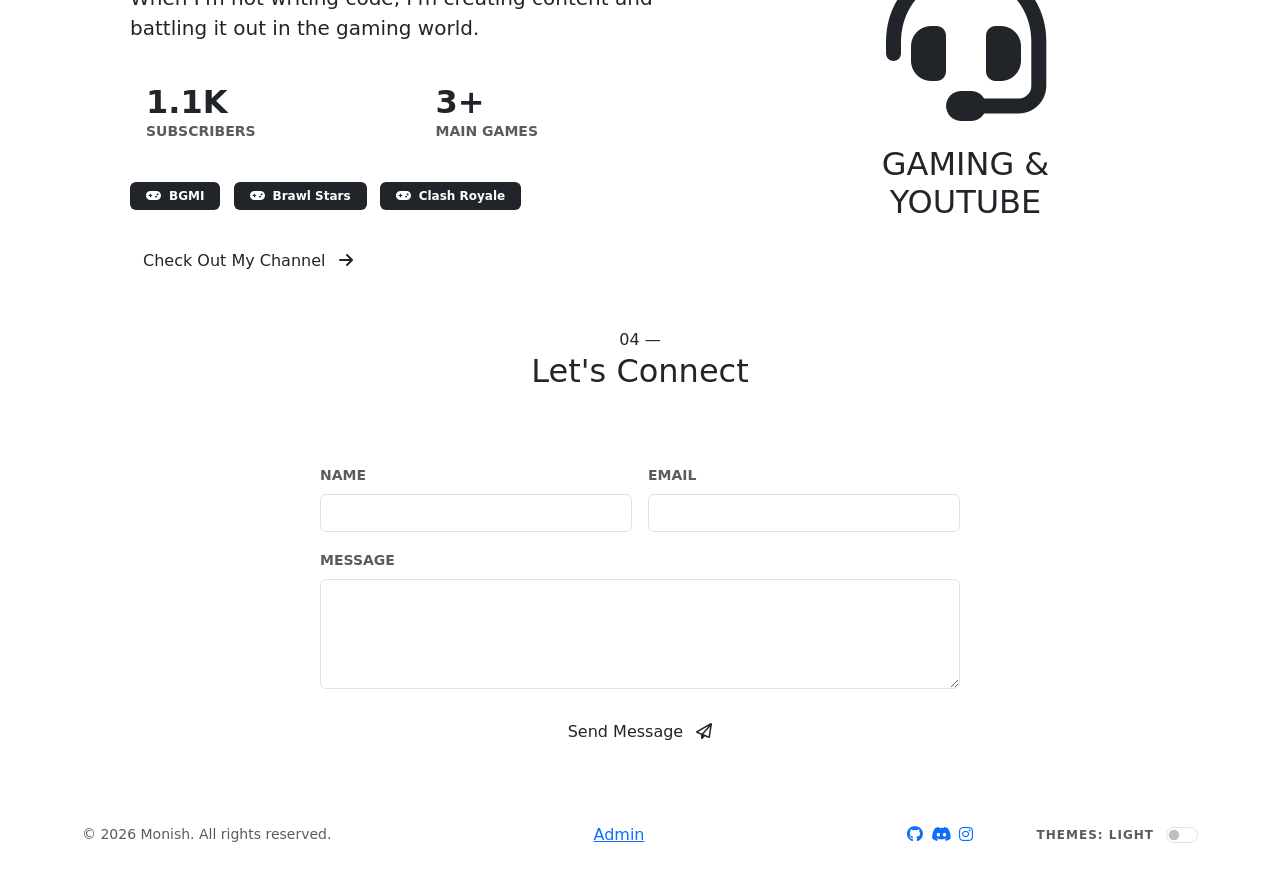
==== commit fe3ec634: "Update font links and CV download link in index.html" ====
--- a/index.html
+++ b/index.html
@@ -7,7 +7,7 @@
     <!-- Google Fonts -->
     <link rel="preconnect" href="https://fonts.googleapis.com">
     <link rel="preconnect" href="https://fonts.gstatic.com" crossorigin>
-    <link href="https://fonts.googleapis.com/css2?family=Inter:wght@400;500;600&family=Montserrat:wght@900&family=Playfair+Display:ital@1&family=Space+Grotesk:wght@500;700&display=swap" rel="stylesheet">
+    <link href="https://fonts.googleapis.com/css2?family=Inter:wght@400;500;600&family=Montserrat:wght@900&family=Playfair+Display:ital@1&family=Space+Grotesk:wght@500;700&family=Syne:wght@700;800&family=Plus+Jakarta+Sans:wght@500;700;800&family=Syncopate:wght@700&display=swap" rel="stylesheet">
     <!-- Bootstrap 5 CSS -->
     <link href="https://cdn.jsdelivr.net/npm/bootstrap@5.3.3/dist/css/bootstrap.min.css" rel="stylesheet">
     <!-- FontAwesome -->
@@ -64,7 +64,7 @@
                         <a href="#contact" class="btn btn-pill btn-black">
                             Connect <i class="fa-solid fa-arrow-right-long ms-2"></i>
                         </a>
-                        <a href="#" class="btn btn-pill btn-outline">
+                        <a href="MONISH N - RESUME (UPDATED) 2026.pdf" download class="btn btn-pill btn-outline">
                             Download CV <i class="fa-solid fa-download ms-2"></i>
                         </a>
                     </div>
@@ -120,7 +120,7 @@
                                     <div class="skill-icon-box">
                                         <i class="fa-brands fa-css3-alt"></i>
                                     </div>
-                                    <span class="skill-label">CSS</span>
+                                    <span class="skill-label">CSS3</span>
                                 </div>
                                 <span class="skill-percentage-badge">90%</span>
                             </div>
@@ -244,7 +244,7 @@
             <span>C# .NET</span><span class="marquee-dot">&#9679;</span>
             <span>MYSQL</span><span class="marquee-dot">&#9679;</span>
             <span>YOUTUBE CREATOR</span><span class="marquee-dot">&#9679;</span>
-            <span>BGMI GAMER</span><span class="marquee-dot">&#9679;</span>
+            <span>TECH ENTHUSIAST</span><span class="marquee-dot">&#9679;</span>
             <!-- duplicate for seamless loop -->
             <span>FULLSTACK DEV</span><span class="marquee-dot">&#9679;</span>
             <span>CREATIVE CODER</span><span class="marquee-dot">&#9679;</span>
@@ -253,7 +253,7 @@
             <span>C# .NET</span><span class="marquee-dot">&#9679;</span>
             <span>MYSQL</span><span class="marquee-dot">&#9679;</span>
             <span>YOUTUBE CREATOR</span><span class="marquee-dot">&#9679;</span>
-            <span>BGMI GAMER</span><span class="marquee-dot">&#9679;</span>
+            <span>TECH ENTHUSIAST</span><span class="marquee-dot">&#9679;</span>
         </div>
     </div>
 
